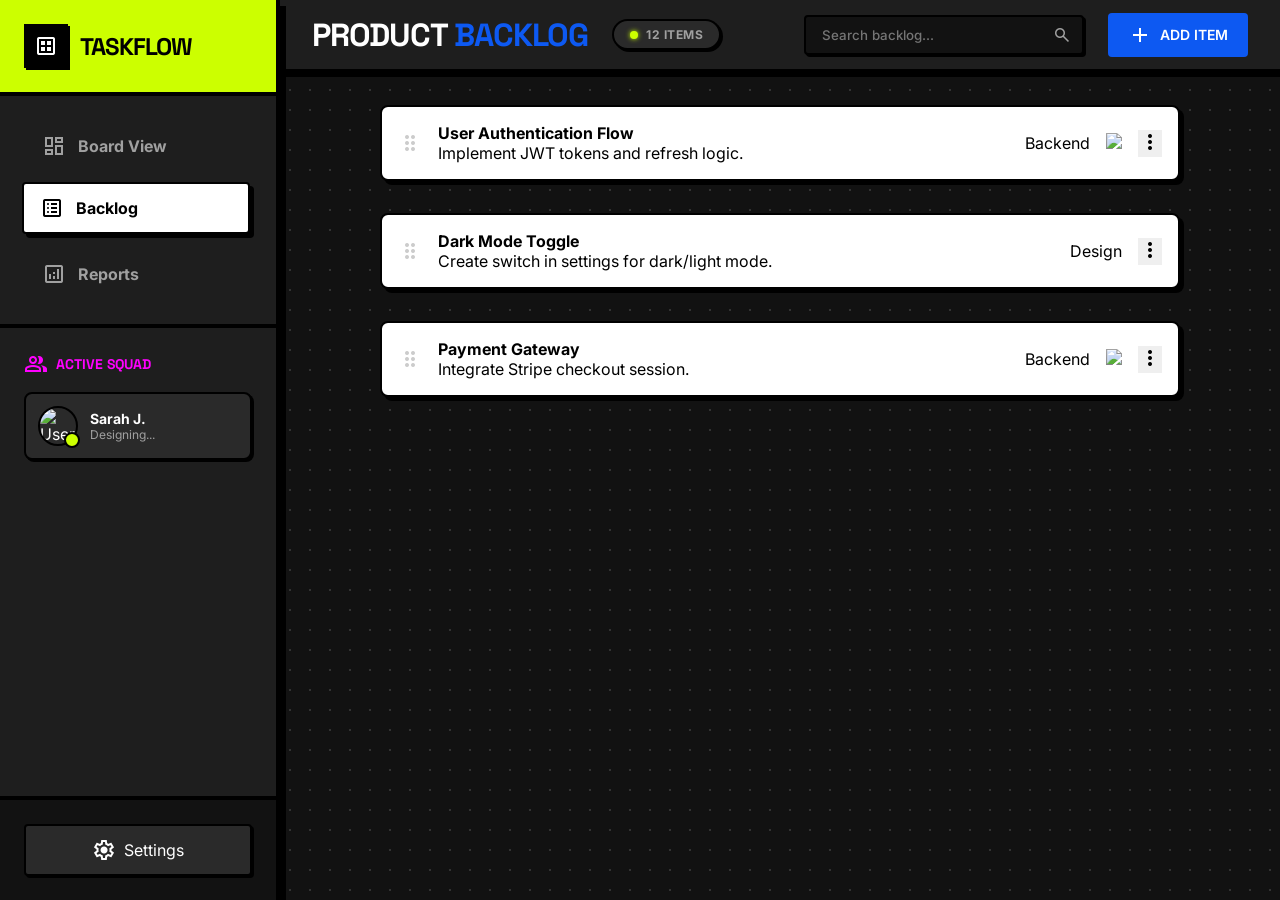
==== backlog.html @ cbafe1a9 "Funcionalidade: criar página de pendências com layout de lista" ====
<!doctype html>
<html lang="en">
  <head>
    <meta charset="UTF-8" />
    <meta name="viewport" content="width=device-width, initial-scale=1.0" />
    <title>TaskFlow | Backlog</title>

    <link rel="preconnect" href="https://fonts.googleapis.com" />
    <link rel="preconnect" href="https://fonts.gstatic.com" crossorigin />
    <link
      href="https://fonts.googleapis.com/css2?family=Inter:wght@400;500;600;700&display=swap"
      rel="stylesheet"
    />
    <link
      href="https://fonts.googleapis.com/css2?family=Space+Grotesk:wght@300;400;500;600;700&display=swap"
      rel="stylesheet"
    />
    <link
      href="https://fonts.googleapis.com/css2?family=Material+Symbols+Outlined:wght,FILL@100..700,0..1&display=swap"
      rel="stylesheet"
    />
    <link rel="stylesheet" href="scss/main.css" />
  </head>
  <body>
    <div class="app-container">
      <aside class="sidebar">
        <div class="logo-area">
          <div style="display: flex; align-items: center; gap: 12px">
            <div class="logo-icon">
              <span class="material-symbols-outlined">dataset</span>
            </div>
            <h1>TaskFlow</h1>
          </div>
          <button class="btn-close-sidebar">
            <span class="material-symbols-outlined">close</span>
          </button>
        </div>

        <nav class="main-nav">
          <a href="dashboard.html" class="nav-item">
            <span class="material-symbols-outlined">dashboard</span>
            <span>Board View</span>
          </a>
          <a href="backlog.html" class="nav-item active">
            <span class="material-symbols-outlined">list_alt</span>
            <span>Backlog</span>
          </a>
          <a href="reports.html" class="nav-item">
            <span class="material-symbols-outlined">analytics</span>
            <span>Reports</span>
          </a>
        </nav>

        <div class="active-squad">
          <h3>
            <span class="material-symbols-outlined">group</span>
            Active Squad
          </h3>
          <div class="squad-list">
            <div class="squad-member">
              <div class="avatar-wrapper neon-green">
                <img
                  src="https://ui-avatars.com/api/?name=Sarah+J&background=random"
                  alt="User"
                />
              </div>
              <div class="member-info">
                <span class="name">Sarah J.</span>
                <span class="status">Designing...</span>
              </div>
            </div>
          </div>
        </div>

        <div class="sidebar-footer">
          <a href="settings.html" class="btn-settings">
            <span class="material-symbols-outlined">settings</span>
            Settings
          </a>
        </div>
      </aside>

      <main class="board-view">
        <header class="top-bar">
          <button class="btn-menu-mobile" id="btn-menu-mobile">
            <span class="material-symbols-outlined">menu</span>
          </button>

          <div class="sprint-info">
            <h2>Product <span class="highlight-blue">Backlog</span></h2>
            <div class="badge-wrapper">
              <span class="dot"></span>
              <span class="text">12 Items</span>
            </div>
          </div>

          <div class="actions">
            <div class="search-wrapper">
              <input
                type="text"
                class="search-input"
                placeholder="Search backlog..."
              />
              <span class="material-symbols-outlined search-icon">search</span>
            </div>
            <button class="btn-primary">
              <span class="material-symbols-outlined">add</span>
              ADD ITEM
            </button>
          </div>
        </header>

        <section class="kanban-board" style="display: block; overflow-y: auto">
          <div
            style="
              max-width: 800px;
              margin: 0 auto;
              display: flex;
              flex-direction: column;
              gap: 16px;
            "
          >
            <article
              class="task-card bg-white"
              style="
                flex-direction: row;
                align-items: center;
                justify-content: space-between;
              "
            >
              <div style="display: flex; gap: 16px; align-items: center">
                <span class="material-symbols-outlined" style="color: #ccc"
                  >drag_indicator</span
                >
                <div>
                  <h4>User Authentication Flow</h4>
                  <p style="margin: 0">
                    Implement JWT tokens and refresh logic.
                  </p>
                </div>
              </div>
              <div style="display: flex; align-items: center; gap: 16px">
                <span class="tag tag-backend">Backend</span>
                <div class="avatars">
                  <img
                    src="https://ui-avatars.com/api/?name=Mike+R"
                    class="avatar-sm"
                  />
                </div>
                <button class="btn-more">
                  <span class="material-symbols-outlined">more_vert</span>
                </button>
              </div>
            </article>

            <article
              class="task-card bg-white"
              style="
                flex-direction: row;
                align-items: center;
                justify-content: space-between;
              "
            >
              <div style="display: flex; gap: 16px; align-items: center">
                <span class="material-symbols-outlined" style="color: #ccc"
                  >drag_indicator</span
                >
                <div>
                  <h4>Dark Mode Toggle</h4>
                  <p style="margin: 0">
                    Create switch in settings for dark/light mode.
                  </p>
                </div>
              </div>
              <div style="display: flex; align-items: center; gap: 16px">
                <span class="tag tag-design">Design</span>
                <button class="btn-more">
                  <span class="material-symbols-outlined">more_vert</span>
                </button>
              </div>
            </article>

            <article
              class="task-card bg-white"
              style="
                flex-direction: row;
                align-items: center;
                justify-content: space-between;
              "
            >
              <div style="display: flex; gap: 16px; align-items: center">
                <span class="material-symbols-outlined" style="color: #ccc"
                  >drag_indicator</span
                >
                <div>
                  <h4>Payment Gateway</h4>
                  <p style="margin: 0">Integrate Stripe checkout session.</p>
                </div>
              </div>
              <div style="display: flex; align-items: center; gap: 16px">
                <span class="tag tag-backend">Backend</span>
                <div class="avatars">
                  <img
                    src="https://ui-avatars.com/api/?name=Alex+T"
                    class="avatar-sm"
                  />
                </div>
                <button class="btn-more">
                  <span class="material-symbols-outlined">more_vert</span>
                </button>
              </div>
            </article>
          </div>
        </section>
      </main>
    </div>

    <script type="module" src="js/app.js"></script>
  </body>
</html>
---- scss/main.css ----
/* RESET */
* {
  margin: 0;
  padding: 0;
  box-sizing: border-box;
}

ul {
  list-style: none;
}

a {
  text-decoration: none;
  color: inherit;
}

button,
input {
  border: none;
  outline: none;
  font-family: inherit;
}

/* GLOBAL */
body {
  background-color: #121212;
  color: #FFFFFF;
  font-family: 'Inter', sans-serif;
  height: 100vh;
  overflow: hidden;
  -webkit-font-smoothing: antialiased;
}

/* --- UTILITÁRIOS --- */
.hidden {
  display: none !important;
}

/* LAYOUT: GRID & APP CONTAINER */
.app-container {
  display: flex;
  height: 100vh;
  width: 100vw;
  background-color: #121212;
  overflow: hidden;
}

.board-view {
  flex: 1;
  display: flex;
  flex-direction: column;
  min-width: 0;
  height: 100%;
  position: relative;
  background-image: radial-gradient(#333 1px, transparent 1px);
  background-size: 20px 20px;
}

/* COMPONENT: SIDEBAR (RESPONSIVO) */
.sidebar {
  width: 280px;
  height: 100%;
  background-color: #1E1E1E;
  border-right: 4px solid #000000;
  display: flex;
  flex-direction: column;
  box-shadow: 6px 6px 0px 0px #000000;
  z-index: 100;
  transition: transform 0.3s cubic-bezier(0.4, 0, 0.2, 1);
}

/* Regra Mobile para Sidebar */
@media (max-width: 1024px) {
  .sidebar {
    position: fixed;
    top: 0;
    left: 0;
    height: 100vh;
    transform: translateX(-100%);
    border-right: 4px solid #000;
  }

  .sidebar.active {
    transform: translateX(0);
    box-shadow: 0 0 0 100vw rgba(0, 0, 0, 0.7);
  }
}

.sidebar .logo-area {
  background-color: #ccff00;
  padding: 24px;
  border-bottom: 4px solid #000000;
  display: flex;
  align-items: center;
  justify-content: space-between;
  /* Ajuste para o botão X */
  gap: 12px;
  color: #000;
}

.sidebar .logo-area .logo-icon {
  background-color: #000;
  color: #fff;
  padding: 8px;
  border: 2px solid #000;
  box-shadow: 2px 2px 0px 0px #000000;
  display: flex;
  align-items: center;
  justify-content: center;
}

.sidebar .logo-area h1 {
  font-family: 'Space Grotesk', sans-serif;
  font-weight: 900;
  text-transform: uppercase;
  font-size: 24px;
  letter-spacing: -1px;
}

/* Botão Fechar Sidebar (Mobile) */
.btn-close-sidebar {
  display: none;
  background: transparent;
  border: none;
  cursor: pointer;
  margin-left: auto;
  color: #000;
}

.btn-close-sidebar .material-symbols-outlined {
  font-size: 28px;
  font-weight: bold;
}

@media (max-width: 1024px) {
  .btn-close-sidebar {
    display: block;
  }
}

.sidebar .main-nav {
  padding: 24px;
  display: flex;
  flex-direction: column;
  gap: 12px;
  border-bottom: 4px solid #000000;
}

.sidebar .main-nav .nav-item {
  display: flex;
  align-items: center;
  gap: 12px;
  padding: 12px 16px;
  border-radius: 4px;
  font-weight: 700;
  transition: all 0.2s ease;
  border: 2px solid transparent;
  color: #A0A0A0;
}

.sidebar .main-nav .nav-item:hover {
  background-color: #2A2A2A;
  color: #FFFFFF;
}

.sidebar .main-nav .nav-item.active {
  background-color: #FFFFFF;
  color: #000;
  border: 2px solid #000000;
  box-shadow: 4px 4px 0px 0px #000000;
  transform: translate(-2px, -2px);
}

.sidebar .active-squad {
  flex: 1;
  padding: 24px;
  overflow-y: auto;
}

.sidebar .active-squad h3 {
  color: #ff00ff;
  font-family: 'Space Grotesk', sans-serif;
  font-weight: 800;
  text-transform: uppercase;
  font-size: 14px;
  margin-bottom: 16px;
  display: flex;
  align-items: center;
  gap: 8px;
}

.sidebar .active-squad .squad-member {
  background-color: #2A2A2A;
  padding: 12px;
  border: 2px solid #000000;
  border-radius: 8px;
  box-shadow: 2px 2px 0px 0px #000000;
  display: flex;
  align-items: center;
  gap: 12px;
  cursor: pointer;
  transition: all 0.2s;
}

.sidebar .active-squad .squad-member:hover {
  border-color: #00ffff;
}

.sidebar .active-squad .squad-member .avatar-wrapper {
  position: relative;
  width: 40px;
  height: 40px;
}

.sidebar .active-squad .squad-member .avatar-wrapper img {
  width: 100%;
  height: 100%;
  border-radius: 50%;
  border: 2px solid #000;
}

.sidebar .active-squad .squad-member .avatar-wrapper::after {
  content: '';
  position: absolute;
  bottom: -2px;
  right: -2px;
  width: 12px;
  height: 12px;
  border-radius: 50%;
  border: 2px solid #000;
}

.sidebar .active-squad .squad-member .avatar-wrapper.neon-green::after {
  background-color: #ccff00;
}

.sidebar .active-squad .squad-member .avatar-wrapper.neon-pink::after {
  background-color: #ff00ff;
}

.sidebar .active-squad .squad-member .avatar-wrapper.neon-blue::after {
  background-color: #00ffff;
}

.sidebar .active-squad .squad-member .member-info {
  display: flex;
  flex-direction: column;
}

.sidebar .active-squad .squad-member .member-info .name {
  font-weight: 700;
  color: #FFFFFF;
  font-size: 14px;
}

.sidebar .active-squad .squad-member .member-info .status {
  font-size: 12px;
  color: #A0A0A0;
}

.sidebar .sidebar-footer {
  padding: 24px;
  background-color: #121212;
  border-top: 4px solid #000000;
}

.sidebar .sidebar-footer .btn-settings {
  width: 100%;
  background-color: #2A2A2A;
  color: #FFFFFF;
  padding: 12px;
  border: 2px solid #000000;
  border-radius: 4px;
  box-shadow: 2px 2px 0px 0px #000000;
  display: flex;
  align-items: center;
  justify-content: center;
  gap: 8px;
}

.sidebar .sidebar-footer .btn-settings:hover {
  background-color: #373737;
  transform: translate(-2px, -2px);
  box-shadow: 4px 4px 0px 0px #000000;
}

/* LAYOUT: HEADER (RESPONSIVO) */
.top-bar {
  height: 80px;
  background-color: #1E1E1E;
  border-bottom: 4px solid #000000;
  display: flex;
  justify-content: space-between;
  align-items: center;
  padding: 0 32px;
  box-shadow: 4px 4px 0px 0px #000000;
  z-index: 50;
  position: relative;
}

@media (max-width: 768px) {
  .top-bar {
    padding: 0 16px;
    gap: 12px;
  }
}

/* BOTÃO MENU MOBILE */
.btn-menu-mobile {
  display: none;
  background: transparent;
  color: #FFFFFF;
  cursor: pointer;
}

@media (max-width: 1024px) {
  .btn-menu-mobile {
    display: flex;
    align-items: center;
    justify-content: center;
  }

  .btn-menu-mobile .material-symbols-outlined {
    font-size: 32px;
  }
}

.top-bar .sprint-info {
  display: flex;
  align-items: center;
  gap: 24px;
}

.top-bar .sprint-info h2 {
  font-family: 'Space Grotesk', sans-serif;
  font-size: 32px;
  font-weight: 900;
  text-transform: uppercase;
  letter-spacing: -1px;
  color: #FFFFFF;
  margin: 0;
}

@media (max-width: 768px) {
  .top-bar .sprint-info h2 {
    font-size: 20px;
  }
}

.top-bar .sprint-info h2 .highlight-blue {
  color: #0d59f2;
}

.top-bar .sprint-info .badge-wrapper {
  display: flex;
  align-items: center;
  gap: 8px;
  padding: 6px 16px;
  background-color: #2A2A2A;
  border: 2px solid #000000;
  border-radius: 50px;
  box-shadow: 2px 2px 0px 0px #000000;
}

@media (max-width: 600px) {
  .top-bar .sprint-info .badge-wrapper {
    padding: 6px;
  }

  .top-bar .sprint-info .badge-wrapper .text {
    display: none;
  }
}

.top-bar .sprint-info .badge-wrapper .dot {
  width: 8px;
  height: 8px;
  background-color: #ccff00;
  border-radius: 50%;
  box-shadow: 0 0 5px #ccff00;
}

.top-bar .sprint-info .badge-wrapper .text {
  font-size: 12px;
  font-weight: 700;
  color: #A0A0A0;
  text-transform: uppercase;
  letter-spacing: 0.5px;
}

.top-bar .actions {
  display: flex;
  align-items: center;
  gap: 24px;
}

@media (max-width: 768px) {
  .top-bar .actions {
    gap: 12px;
  }
}

/* COMPONENT: INPUTS */
.search-wrapper {
  position: relative;
}

@media (max-width: 768px) {
  .search-wrapper {
    display: none;
  }
}

.search-input {
  width: 280px;
  padding: 10px 16px;
  padding-right: 40px;
  background-color: #121212;
  border: 2px solid #000000;
  border-radius: 4px;
  color: #FFFFFF;
  font-family: 'Inter', sans-serif;
  font-weight: 500;
  box-shadow: 2px 2px 0px 0px #000000;
  transition: all 0.2s;
}

.search-input:focus {
  border-color: #ff00ff;
  box-shadow: 4px 4px 0px 0px #000000;
  background-color: #181818;
}

.search-wrapper .search-icon {
  position: absolute;
  right: 12px;
  top: 50%;
  transform: translateY(-50%);
  color: #A0A0A0;
  pointer-events: none;
  font-size: 20px;
}

/* COMPONENT: BUTTONS */
button {
  cursor: pointer;
  transition: all 0.2s ease;
  font-weight: 600;
}

button:active {
  transform: scale(0.98);
}

.btn-primary {
  background-color: #0d59f2;
  color: white;
  padding: 10px 20px;
  border-radius: 4px;
  font-size: 14px;
  display: flex;
  align-items: center;
  gap: 8px;
}

/* Header Specific Button */
#btn-add-task {
  background-color: #0d59f2;
  color: #FFFFFF;
  border: 2px solid #000000;
  box-shadow: 4px 4px 0px 0px #000000;
  border-radius: 4px;
  font-family: 'Space Grotesk', sans-serif;
  font-weight: 700;
  font-size: 14px;
  letter-spacing: 0.5px;
  text-transform: uppercase;
  padding: 12px 24px;
}

@media (max-width: 600px) {
  #btn-add-task {
    padding: 10px;
  }

  #btn-add-task .btn-text {
    display: none;
  }
}

#btn-add-task:hover {
  transform: translate(-2px, -2px);
  box-shadow: 6px 6px 0px 0px #000000;
  background-color: #256af3;
}

#btn-add-task:active {
  transform: translate(0, 0);
  box-shadow: 2px 2px 0px 0px #000000;
}

/* LAYOUT: KANBAN BOARD */
.kanban-board {
  display: flex;
  gap: 32px;
  padding: 32px;
  height: 100%;
  overflow-x: auto;
  overflow-y: hidden;
  align-items: flex-start;
}

.kanban-board::-webkit-scrollbar {
  height: 16px;
}

.kanban-board::-webkit-scrollbar-track {
  background: #1E1E1E;
  border-top: 2px solid #000000;
}

.kanban-board::-webkit-scrollbar-thumb {
  background: #333;
  border: 2px solid #000000;
}

.kanban-board::-webkit-scrollbar-thumb:hover {
  background: #555;
}

.kanban-board .column {
  flex: 0 0 350px;
  max-width: 350px;
  height: 100%;
  display: flex;
  flex-direction: column;
}

.kanban-board .column .column-header {
  background-color: #1E1E1E;
  padding: 16px;
  margin-bottom: 24px;
  display: flex;
  justify-content: space-between;
  align-items: center;
  border: 2px solid #000000;
  box-shadow: 4px 4px 0px 0px #000000;
  font-family: 'Space Grotesk', sans-serif;
  font-weight: 800;
  font-size: 18px;
  text-transform: uppercase;
  letter-spacing: 0.5px;
}

.kanban-board .column .column-header.border-neon-green {
  border-bottom: 4px solid #ccff00;
  color: #ccff00;
}

.kanban-board .column .column-header.border-neon-green .status-dot {
  background-color: #ccff00;
}

.kanban-board .column .column-header.border-neon-pink {
  border-bottom: 4px solid #ff00ff;
  color: #ff00ff;
}

.kanban-board .column .column-header.border-neon-pink .status-dot {
  background-color: #ff00ff;
}

.kanban-board .column .column-header.border-neon-blue {
  border-bottom: 4px solid #0d59f2;
  color: #0d59f2;
}

.kanban-board .column .column-header.border-neon-blue .status-dot {
  background-color: #0d59f2;
}

.kanban-board .column .column-header .header-title {
  display: flex;
  align-items: center;
  gap: 8px;
}

.kanban-board .column .column-header .status-dot {
  width: 12px;
  height: 12px;
  border: 2px solid #000;
  border-radius: 50%;
}

.kanban-board .column .column-header .count {
  background-color: #121212;
  color: #FFFFFF;
  padding: 4px 10px;
  border-radius: 4px;
  font-family: monospace;
  font-size: 14px;
  border: 1px solid #333;
}

.kanban-board .column .task-list {
  flex: 1;
  overflow-y: auto;
  padding-right: 8px;
  padding-bottom: 40px;
  display: flex;
  flex-direction: column;
  gap: 16px;
}

.kanban-board .column .task-list::-webkit-scrollbar {
  width: 8px;
}

.kanban-board .column .task-list::-webkit-scrollbar-track {
  background: transparent;
}

.kanban-board .column .task-list::-webkit-scrollbar-thumb {
  background: #444;
  border-radius: 4px;
}

/* COMPONENT: CARDS */
.task-card {
  background-color: #ffffff;
  border: 2px solid #000000;
  border-radius: 8px;
  box-shadow: 4px 4px 0px 0px #000000;
  padding: 16px;
  margin-bottom: 16px;
  cursor: grab;
  transition: all 0.15s cubic-bezier(0.4, 0, 0.2, 1);
  display: flex;
  flex-direction: column;
  gap: 12px;
  position: relative;
  color: #000;
}

/* Card Colors */
.task-card.bg-yellow {
  background-color: #ffeb3b;
}

.task-card.bg-orange {
  background-color: #ff9800;
}

.task-card.bg-purple {
  background-color: #d0bcff;
}

.task-card.bg-blue {
  background-color: #90caf9;
}

.task-card.bg-pink {
  background-color: #d0bcff;
}

.task-card:hover {
  transform: translate(-2px, -2px);
  box-shadow: 6px 6px 0px 0px #000000;
  z-index: 10;
  border-color: #000;
}

.task-card:active {
  cursor: grabbing;
  transform: translate(0, 0);
  box-shadow: 2px 2px 0px 0px #000000;
}

.task-card.is-dragging {
  opacity: 0.5;
  border: 2px dashed #000;
  background-color: #f0f0f0 !important;
  box-shadow: none;
}

.task-card .card-header {
  display: flex;
  justify-content: space-between;
  align-items: flex-start;
}

.task-card .card-header .tag {
  font-size: 10px;
  font-weight: 800;
  text-transform: uppercase;
  letter-spacing: 0.5px;
  padding: 4px 8px;
  border-radius: 4px;
  border: 1px solid #000000;
  background-color: #fff;
  color: #000;
  box-shadow: 2px 2px 0px 0px #000000;
}

.task-card .card-header .tag.tag-design {
  background-color: #000;
  color: #fff;
  border: none;
}

.task-card .card-header .tag.tag-backend {
  background-color: #000;
  color: #fff;
  border: none;
}

.task-card .card-header .tag.tag-research {
  background-color: #000;
  color: #fff;
  border: none;
}

.task-card .card-header .btn-more {
  width: 24px;
  height: 24px;
  border-radius: 4px;
  background: transparent;
  display: flex;
  align-items: center;
  justify-content: center;
}

.task-card .card-header .btn-more:hover {
  background-color: rgba(0, 0, 0, 0.1);
}

.task-card .card-body h4 {
  font-family: 'Space Grotesk', sans-serif;
  font-size: 16px;
  font-weight: 700;
  margin-bottom: 8px;
  line-height: 1.3;
  color: #000;
}

.task-card .card-body p {
  font-size: 13px;
  font-weight: 500;
  color: rgba(0, 0, 0, 0.8);
  line-height: 1.5;
  display: -webkit-box;
  -webkit-line-clamp: 2;
  -webkit-box-orient: vertical;
  overflow: hidden;
  text-overflow: ellipsis;
}

.task-card .card-body .progress-bar {
  height: 8px;
  width: 100%;
  background-color: rgba(255, 255, 255, 0.5);
  border: 1px solid #000;
  border-radius: 4px;
  margin-top: 8px;
  overflow: hidden;
}

.task-card .card-body .progress-bar .fill {
  height: 100%;
  background-color: #000;
}

.task-card .card-footer {
  display: flex;
  justify-content: space-between;
  align-items: center;
  padding-top: 12px;
  border-top: 2px solid rgba(0, 0, 0, 0.1);
  margin-top: auto;
}

.task-card .card-footer .avatars {
  display: flex;
}

.task-card .card-footer .avatars .avatar-sm {
  width: 24px;
  height: 24px;
  border-radius: 50%;
  border: 2px solid #000;
  margin-left: -8px;
  background-color: #fff;
}

.task-card .card-footer .avatars .avatar-sm:first-child {
  margin-left: 0;
}

.task-card .card-footer .meta-info {
  display: flex;
  align-items: center;
  gap: 4px;
  font-size: 11px;
  font-weight: 700;
  color: #000;
}

.task-card .card-footer .meta-info.badge-ticket {
  background-color: #fff;
  border: 1px solid #000;
  padding: 2px 6px;
  border-radius: 4px;
  box-shadow: 1px 1px 0 #000;
}

/* COMPONENT: MODAL */
.modal-overlay {
  position: fixed;
  top: 0;
  left: 0;
  width: 100%;
  height: 100%;
  background-color: rgba(0, 0, 0, 0.7);
  backdrop-filter: blur(4px);
  z-index: 9999;
  display: flex;
  align-items: center;
  justify-content: center;
  opacity: 0;
  visibility: hidden;
  transition: all 0.2s ease;
}

.modal-overlay.active {
  opacity: 1;
  visibility: visible;
}

.modal-overlay.active .modal-content {
  transform: scale(1) translate(0, 0);
}

.modal-overlay .modal-content {
  width: 100%;
  max-width: 500px;
  background-color: #1E1E1E;
  border: 2px solid #000000;
  box-shadow: 6px 6px 0px 0px #000000;
  padding: 0;
  position: relative;
  transform: scale(0.95) translate(0, 10px);
  transition: all 0.3s cubic-bezier(0.175, 0.885, 0.32, 1.275);
}

.modal-overlay .modal-content .modal-header {
  background-color: #0d59f2;
  padding: 16px 24px;
  display: flex;
  justify-content: space-between;
  align-items: center;
  border-bottom: 2px solid #000000;
}

.modal-overlay .modal-content .modal-header h2 {
  font-family: 'Space Grotesk', sans-serif;
  font-weight: 800;
  text-transform: uppercase;
  font-size: 20px;
  color: #FFFFFF;
  margin: 0;
}

.modal-overlay .modal-content .modal-header .btn-close {
  background: transparent;
  color: #FFFFFF;
  width: 32px;
  height: 32px;
  display: flex;
  align-items: center;
  justify-content: center;
  border-radius: 4px;
}

.modal-overlay .modal-content .modal-header .btn-close:hover {
  background-color: rgba(0, 0, 0, 0.2);
}

.modal-overlay .modal-content form {
  padding: 24px;
}

.modal-overlay .modal-content form .form-group {
  margin-bottom: 20px;
}

.modal-overlay .modal-content form .modal-footer {
  margin-top: 32px;
  display: flex;
  justify-content: flex-end;
}

.modal-overlay .modal-content form .modal-footer button {
  width: 100%;
  justify-content: center;
  padding: 14px;
  font-size: 16px;
}

/* Modal Inputs */
.neo-input,
.neo-textarea,
.neo-select {
  width: 100%;
  background-color: #fff;
  color: #000;
  border: 2px solid #000000;
  border-radius: 4px;
  padding: 12px;
  font-family: 'Inter', sans-serif;
  font-size: 14px;
  font-weight: 600;
  margin-bottom: 16px;
  transition: all 0.2s;
  outline: none;
}

.neo-input:focus {
  transform: translate(-2px, -2px);
  box-shadow: 4px 4px 0px 0px #000000;
  border-color: #0d59f2;
}

label {
  display: block;
  font-family: 'Space Grotesk', sans-serif;
  font-weight: 700;
  font-size: 14px;
  color: #FFFFFF;
  margin-bottom: 8px;
  text-transform: uppercase;
  letter-spacing: 0.5px;
}

/* --- ESTILOS DA LANDING PAGE (ADICIONADO AGORA) --- */

.landing-page {
  background-color: #121212;
  color: #FFFFFF;
  overflow-x: hidden;
  overflow-y: auto !important;
  /* Habilita scroll vertical na Landing */
  height: auto !important;
}

/* NAVBAR */
.landing-nav {
  position: fixed;
  top: 0;
  left: 0;
  width: 100%;
  background-color: rgba(18, 18, 18, 0.9);
  backdrop-filter: blur(10px);
  border-bottom: 4px solid #000;
  z-index: 1000;
  padding: 0 24px;
}

.landing-nav .nav-container {
  max-width: 1200px;
  margin: 0 auto;
  height: 80px;
  display: flex;
  justify-content: space-between;
  align-items: center;
}

.landing-nav .logo-area {
  display: flex;
  align-items: center;
  gap: 12px;
}

.landing-nav .logo-area .logo-icon {
  background-color: #ccff00;
  color: #000;
  width: 40px;
  height: 40px;
  display: flex;
  align-items: center;
  justify-content: center;
  border: 2px solid #000;
  box-shadow: 2px 2px 0px 0px #000000;
}

.landing-nav .logo-area h1 {
  font-family: 'Space Grotesk', sans-serif;
  font-weight: 900;
  font-size: 24px;
  text-transform: uppercase;
  letter-spacing: -1px;
}

.landing-nav .nav-links {
  display: none;
  gap: 32px;
}

@media (min-width: 768px) {
  .landing-nav .nav-links {
    display: flex;
  }
}

.landing-nav .nav-links a {
  font-weight: 700;
  color: #A0A0A0;
  text-transform: uppercase;
  font-size: 14px;
}

.landing-nav .nav-links a:hover {
  color: #FFFFFF;
  text-decoration: underline;
}

.landing-nav .nav-actions {
  display: flex;
  align-items: center;
  gap: 16px;
}

.landing-nav .nav-actions .btn-link {
  font-weight: 700;
}

.landing-nav .nav-actions .btn-link:hover {
  text-decoration: underline;
}

.landing-nav .nav-actions .btn-cta {
  font-family: 'Space Grotesk', sans-serif;
  font-weight: 800;
  border: 2px solid #000;
  box-shadow: 4px 4px 0px 0px #000000;
  background-color: #ccff00;
  color: #000;
}

.landing-nav .nav-actions .btn-cta:hover {
  background-color: #d4ff33;
  box-shadow: 6px 6px 0px 0px #000000;
  transform: translate(-2px, -2px);
}

/* HERO SECTION */
.hero-section {
  padding-top: 140px;
  padding-bottom: 80px;
  min-height: 90vh;
  display: flex;
  flex-direction: column;
  align-items: center;
  text-align: center;
  position: relative;
  overflow: hidden;
}

.hero-section .hero-bg-elements {
  position: absolute;
  z-index: 0;
  top: 0;
  left: 0;
  right: 0;
  bottom: 0;
  pointer-events: none;
}

.hero-section .hero-bg-elements .blob {
  position: absolute;
  border-radius: 50%;
  filter: blur(80px);
  opacity: 0.2;
}

.hero-section .hero-bg-elements .blob-blue {
  width: 300px;
  height: 300px;
  top: 10%;
  right: 10%;
  background: #0d59f2;
}

.hero-section .hero-bg-elements .blob-pink {
  width: 400px;
  height: 400px;
  bottom: 10%;
  left: 10%;
  background: #ff00ff;
}

.hero-section .hero-content {
  z-index: 2;
  max-width: 800px;
  padding: 0 20px;
}

.hero-section .hero-title {
  font-family: 'Space Grotesk', sans-serif;
  font-size: 4rem;
  line-height: 1;
  font-weight: 900;
  text-transform: uppercase;
  margin-bottom: 24px;
}

@media (max-width: 768px) {
  .hero-section .hero-title {
    font-size: 2.5rem;
  }
}

.hero-section .hero-title .highlight-neon {
  color: #ccff00;
}

.hero-section .hero-subtitle {
  font-size: 1.25rem;
  color: #A0A0A0;
  margin-bottom: 40px;
  line-height: 1.6;
  border-left: 4px solid #ff00ff;
  padding-left: 16px;
  text-align: left;
  margin-left: auto;
  margin-right: auto;
  max-width: 600px;
}

.hero-section .hero-buttons {
  display: flex;
  gap: 16px;
  justify-content: center;
  flex-wrap: wrap;
}

.hero-section .hero-buttons .btn-mega {
  padding: 16px 32px;
  font-size: 1.25rem;
  font-weight: 900;
  text-transform: uppercase;
  border: 4px solid #000;
  box-shadow: 6px 6px 0px 0px #000000;
  display: flex;
  align-items: center;
  gap: 8px;
  transition: all 0.2s;
}

.hero-section .hero-buttons .btn-mega:hover {
  transform: translate(-4px, -4px);
  box-shadow: 10px 10px 0 0 #000;
}

.hero-section .hero-buttons .btn-mega:active {
  transform: translate(0, 0);
  box-shadow: 2px 2px 0 0 #000;
}

.hero-section .hero-buttons .btn-pink {
  background-color: #ff00ff;
  color: #000;
}

.hero-section .hero-buttons .btn-white {
  background-color: #fff;
  color: #000;
}

.hero-section .hero-visual {
  margin-top: 60px;
  z-index: 2;
}

.hero-section .hero-visual .mockup-card {
  width: 300px;
  height: 400px;
  background-color: #ffeb3b;
  border: 4px solid #000;
  box-shadow: 6px 6px 0px 0px #000000;
  padding: 24px;
  transform: rotate(3deg);
  transition: transform 0.3s;
  display: flex;
  flex-direction: column;
}

.hero-section .hero-visual .mockup-card:hover {
  transform: rotate(0deg) scale(1.05);
}

.hero-section .hero-visual .mockup-card .card-top {
  display: flex;
  justify-content: space-between;
  align-items: center;
  margin-bottom: 32px;
}

.hero-section .hero-visual .mockup-card .card-top .badge-black {
  background: #000;
  color: #fff;
  padding: 4px 8px;
  font-weight: 700;
  font-size: 12px;
}

.hero-section .hero-visual .mockup-card .card-top .status-dot {
  width: 16px;
  height: 16px;
  border-radius: 50%;
  border: 2px solid #000;
}

.hero-section .hero-visual .mockup-card .card-top .red {
  background-color: #ff4444;
}

.hero-section .hero-visual .mockup-card .lines {
  display: flex;
  flex-direction: column;
  gap: 12px;
  flex: 1;
}

.hero-section .hero-visual .mockup-card .lines .line {
  height: 12px;
  background-color: #000;
  opacity: 0.1;
}

.hero-section .hero-visual .mockup-card .lines .w-full {
  width: 100%;
}

.hero-section .hero-visual .mockup-card .lines .w-80 {
  width: 80%;
}

.hero-section .hero-visual .mockup-card .lines .w-60 {
  width: 60%;
}

.hero-section .hero-visual .mockup-card .card-bottom {
  border-top: 4px solid #000;
  padding-top: 16px;
  display: flex;
  justify-content: space-between;
  align-items: center;
}

.hero-section .hero-visual .mockup-card .card-bottom .tag-done {
  background-color: #00ffff;
  border: 2px solid #000;
  padding: 4px 8px;
  font-weight: 800;
  display: flex;
  align-items: center;
  gap: 4px;
  color: #000;
  box-shadow: 2px 2px 0px 0px #000000;
}

.hero-section .hero-visual .mockup-card .card-bottom .arrow {
  font-size: 32px;
  color: #000;
}

/* MARQUEE */
.marquee-strip {
  background-color: #ccff00;
  border-top: 4px solid #000;
  border-bottom: 4px solid #000;
  padding: 16px 0;
  overflow: hidden;
  white-space: nowrap;
}

.marquee-strip .marquee-content {
  display: inline-block;
  animation: marquee 20s linear infinite;
}

.marquee-strip .marquee-content span {
  font-family: 'Space Grotesk', sans-serif;
  font-weight: 900;
  font-size: 24px;
  color: #000;
  margin-right: 40px;
}

/* FEATURES SECTION */
.features-section {
  padding: 80px 24px;
  background-color: #121212;
  max-width: 1200px;
  margin: 0 auto;
}

.features-section .section-header {
  text-align: center;
  margin-bottom: 60px;
}

.features-section .section-header h2 {
  font-family: 'Space Grotesk', sans-serif;
  font-size: 3rem;
  font-weight: 900;
  text-transform: uppercase;
}

.features-section .features-grid {
  display: grid;
  grid-template-columns: repeat(auto-fit, minmax(300px, 1fr));
  gap: 32px;
}

.features-section .features-grid .feature-card {
  background-color: #121212;
  border: 4px solid;
  padding: 32px;
  box-shadow: 6px 6px 0px 0px #000000;
  transition: transform 0.2s;
}

.features-section .features-grid .feature-card:hover {
  transform: translateY(-8px);
}

.features-section .features-grid .feature-card.border-green {
  border-color: #ccff00;
}

.features-section .features-grid .feature-card.border-green .icon-box {
  background-color: #ccff00;
}

.features-section .features-grid .feature-card.border-green h3 {
  color: #ccff00;
}

.features-section .features-grid .feature-card.border-cyan {
  border-color: #00ffff;
}

.features-section .features-grid .feature-card.border-cyan .icon-box {
  background-color: #00ffff;
}

.features-section .features-grid .feature-card.border-cyan h3 {
  color: #00ffff;
}

.features-section .features-grid .feature-card.border-pink {
  border-color: #ff00ff;
}

.features-section .features-grid .feature-card.border-pink .icon-box {
  background-color: #ff00ff;
}

.features-section .features-grid .feature-card.border-pink h3 {
  color: #ff00ff;
}

.features-section .features-grid .feature-card .icon-box {
  width: 64px;
  height: 64px;
  border: 2px solid #000;
  display: flex;
  align-items: center;
  justify-content: center;
  margin-bottom: 24px;
  box-shadow: 4px 4px 0px 0px #000000;
}

.features-section .features-grid .feature-card .icon-box span {
  font-size: 32px;
  color: #000;
}

.features-section .features-grid .feature-card h3 {
  font-size: 1.5rem;
  font-weight: 900;
  text-transform: uppercase;
  margin-bottom: 16px;
  font-family: 'Space Grotesk', sans-serif;
}

.features-section .features-grid .feature-card p {
  color: #A0A0A0;
  line-height: 1.6;
}

/* STEPS SECTION */
.steps-section {
  background-color: #ccff00;
  color: #000;
  padding: 80px 24px;
  border-top: 4px solid #000;
  border-bottom: 4px solid #000;
}

.steps-section .section-container {
  max-width: 1200px;
  margin: 0 auto;
  display: flex;
  flex-direction: column;
  gap: 40px;
}

@media (min-width: 1024px) {
  .steps-section .section-container {
    flex-direction: row;
    align-items: flex-start;
  }
}

.steps-section .section-title {
  font-family: 'Space Grotesk', sans-serif;
  font-size: 4rem;
  font-weight: 900;
  line-height: 0.9;
  flex: 1;
}

.steps-section .steps-grid {
  flex: 2;
  display: grid;
  grid-template-columns: repeat(auto-fit, minmax(250px, 1fr));
  gap: 24px;
}

.steps-section .steps-grid .step-card {
  background-color: #fff;
  border: 4px solid #000;
  padding: 24px;
  box-shadow: 6px 6px 0px 0px #000000;
  position: relative;
}

.steps-section .steps-grid .step-card .step-number {
  position: absolute;
  top: -20px;
  left: -20px;
  font-size: 4rem;
  font-weight: 900;
  color: transparent;
  -webkit-text-stroke: 2px #000;
}

.steps-section .steps-grid .step-card h4 {
  font-size: 1.25rem;
  font-weight: 900;
  text-transform: uppercase;
  margin-bottom: 8px;
  margin-top: 24px;
}

/* FOOTER */
.landing-footer {
  background-color: #000;
  color: #fff;
  padding: 60px 24px;
  border-top: 4px solid #fff;
}

.landing-footer .footer-content {
  max-width: 1200px;
  margin: 0 auto;
  display: flex;
  flex-direction: column;
  align-items: center;
  gap: 40px;
  text-align: center;
}

@media (min-width: 768px) {
  .landing-footer .footer-content {
    flex-direction: row;
    justify-content: space-between;
    text-align: left;
  }
}

.landing-footer .footer-brand {
  display: flex;
  align-items: center;
  gap: 12px;
}

.landing-footer .footer-brand .logo-box {
  background-color: #ccff00;
  width: 32px;
  height: 32px;
  display: flex;
  align-items: center;
  justify-content: center;
  border: 2px solid #fff;
}

.landing-footer .footer-brand .logo-box span {
  color: #000;
  font-size: 20px;
}

.landing-footer .footer-brand h2 {
  font-weight: 900;
  font-family: 'Space Grotesk', sans-serif;
}

.landing-footer .footer-links {
  display: flex;
  gap: 24px;
}

.landing-footer .footer-links a {
  font-weight: 700;
  text-transform: uppercase;
  color: #A0A0A0;
}

.landing-footer .footer-links a:hover {
  color: #ccff00;
}

.landing-footer .footer-copy {
  color: #A0A0A0;
  font-size: 0.8rem;
}

@keyframes marquee {
  0% {
    transform: translateX(0);
  }

  100% {
    transform: translateX(-50%);
  }
}

/* --- SOCIAL PROOF (LOVED BY BUILDERS) --- */
.reviews-section {
  padding: 80px 24px;
  background-color: #121212;
  max-width: 1200px;
  margin: 0 auto;
}

.reviews-section .section-header {
  text-align: center;
  margin-bottom: 60px;
}

.reviews-section .section-header h2 {
  font-family: 'Space Grotesk', sans-serif;
  font-size: 3rem;
  font-weight: 900;
  text-transform: uppercase;
  color: #FFFFFF;
}

.reviews-section .section-header h2 .highlight-pink {
  color: #ff00ff;
}

.reviews-section .reviews-grid {
  display: grid;
  grid-template-columns: repeat(auto-fit, minmax(300px, 1fr));
  gap: 32px;
}

.reviews-section .reviews-grid .review-card {
  border: 4px solid #000000;
  padding: 24px;
  box-shadow: 4px 4px 0px 0px #000000;
  /* Sombra Neo */
  color: #000000;
  display: flex;
  flex-direction: column;
  gap: 16px;
  transition: transform 0.2s;
}

.reviews-section .reviews-grid .review-card:hover {
  transform: translate(-4px, -4px);
  box-shadow: 8px 8px 0px 0px #000000;
  /* Sombra aumenta no hover */
}

/* Cores dos cards de review */
.reviews-section .reviews-grid .review-card.bg-white {
  background-color: #ffffff;
}

.reviews-section .reviews-grid .review-card.bg-yellow {
  background-color: #ffeb3b;
}

.reviews-section .reviews-grid .review-card .user-info {
  display: flex;
  align-items: center;
  gap: 12px;
  padding-bottom: 16px;
  border-bottom: 2px solid #000000;
}

.reviews-section .reviews-grid .review-card .user-info .avatar {
  width: 48px;
  height: 48px;
  border-radius: 50%;
  border: 2px solid #000000;
  background-color: #eee;
  object-fit: cover;
}

.reviews-section .reviews-grid .review-card .user-info h5 {
  font-family: 'Space Grotesk', sans-serif;
  font-weight: 800;
  font-size: 1.1rem;
  margin: 0;
  line-height: 1.1;
}

.reviews-section .reviews-grid .review-card .user-info small {
  font-family: 'Inter', sans-serif;
  font-weight: 600;
  text-transform: uppercase;
  font-size: 0.8rem;
  opacity: 0.8;
}

.reviews-section .reviews-grid .review-card p {
  font-family: 'Inter', sans-serif;
  font-weight: 600;
  font-size: 1.1rem;
  line-height: 1.5;
}

/* --- FAQ SECTION --- */
.faq-section {
  padding: 80px 24px;
  background-color: #1E1E1E;
  /* Fundo cinza escuro para contraste */
  border-top: 4px solid #000000;
  border-bottom: 4px solid #000000;
}

.faq-section .faq-container {
  max-width: 800px;
  margin: 0 auto;
}

.faq-section h2 {
  font-family: 'Space Grotesk', sans-serif;
  font-size: 3rem;
  font-weight: 900;
  text-align: center;
  margin-bottom: 48px;
  color: #FFFFFF;
  text-transform: uppercase;
}

.faq-section .faq-item {
  background-color: #121212;
  border: 2px solid #000000;
  margin-bottom: 16px;
  box-shadow: 4px 4px 0px 0px #000000;
  transition: all 0.2s ease;
  border-radius: 4px;
}

/* Estado Aberto do FAQ */
.faq-section .faq-item[open] {
  box-shadow: none;
  transform: translate(4px, 4px);
  background-color: #121212;
  border-color: #ccff00;
  /* Borda Verde Neon quando aberto */
}

.faq-section .faq-item summary {
  padding: 20px 24px;
  cursor: pointer;
  font-family: 'Space Grotesk', sans-serif;
  font-weight: 700;
  font-size: 1.25rem;
  color: #FFFFFF;
  display: flex;
  justify-content: space-between;
  align-items: center;
  list-style: none;
}

.faq-section .faq-item summary::-webkit-details-marker {
  display: none;
}

/* Ícone + e - feito com CSS puro */
.faq-section .faq-item summary::after {
  content: '+';
  font-family: 'Space Grotesk', sans-serif;
  font-size: 2rem;
  color: #ccff00;
  /* Verde Neon */
  font-weight: 300;
  line-height: 1;
}

.faq-section .faq-item[open] summary::after {
  content: '-';
  color: #ff00ff;
  /* Rosa Neon */
}

.faq-section .faq-item .faq-content {
  padding: 0 24px 24px 24px;
  color: #A0A0A0;
  line-height: 1.6;
  font-family: 'Inter', sans-serif;
  font-size: 1rem;
}

/* --- PRICING SECTION --- */
.pricing-section {
  padding: 100px 24px;
  background-color: #1E1E1E;
  /* $bg-surface */
  border-top: 4px solid #000000;
  border-bottom: 4px solid #000000;
}

.pricing-section .section-header {
  text-align: center;
  margin-bottom: 60px;
}

.pricing-section .section-header h2 {
  font-family: 'Space Grotesk', sans-serif;
  font-size: 3rem;
  font-weight: 900;
  text-transform: uppercase;
  color: #FFFFFF;
}

.pricing-section .section-header h2 .highlight-neon {
  color: #00ffff;
  /* $color-neon-blue */
}

.pricing-section .pricing-grid {
  display: grid;
  grid-template-columns: repeat(auto-fit, minmax(300px, 1fr));
  gap: 32px;
  max-width: 1200px;
  margin: 0 auto;
}

.pricing-section .pricing-grid .pricing-card {
  background-color: #121212;
  /* $bg-dark */
  border: 4px solid #000000;
  padding: 40px 32px;
  box-shadow: 4px 4px 0px 0px #000000;
  display: flex;
  flex-direction: column;
  position: relative;
  transition: transform 0.2s;
  color: #FFFFFF;
}

.pricing-section .pricing-grid .pricing-card:hover {
  transform: translate(-4px, -4px);
  box-shadow: 8px 8px 0px 0px #000000;
}

/* Card de Destaque (Best Value) */
.pricing-section .pricing-grid .pricing-card.best-value {
  background-color: #FFFFFF;
  color: #000000;
  transform: scale(1.05);
  z-index: 2;
  border-color: #000000;
}

.pricing-section .pricing-grid .pricing-card.best-value:hover {
  transform: scale(1.05) translate(-4px, -4px);
}

.pricing-section .pricing-grid .pricing-card.best-value .price {
  color: #000000;
}

.pricing-section .pricing-grid .pricing-card.best-value .price span {
  color: #666666;
}

.pricing-section .pricing-grid .pricing-card.best-value ul li::before {
  color: #0d59f2;
  /* $color-primary */
}

.pricing-section .pricing-grid .pricing-card.best-value .badge {
  position: absolute;
  top: -16px;
  left: 50%;
  transform: translateX(-50%);
  background-color: #ff00ff;
  /* $color-neon-pink */
  color: #000000;
  font-weight: 800;
  padding: 4px 12px;
  border: 2px solid #000000;
  text-transform: uppercase;
  font-size: 12px;
}

/* Tipografia e Elementos do Card */
.pricing-section .pricing-grid .pricing-card h3 {
  font-family: 'Space Grotesk', sans-serif;
  font-size: 1.5rem;
  font-weight: 900;
  text-transform: uppercase;
  margin-bottom: 16px;
}

.pricing-section .pricing-grid .pricing-card .price {
  font-size: 3.5rem;
  font-weight: 900;
  margin-bottom: 16px;
  font-family: 'Space Grotesk', sans-serif;
}

.pricing-section .pricing-grid .pricing-card .price span {
  font-size: 1rem;
  color: #A0A0A0;
  font-weight: 600;
}

.pricing-section .pricing-grid .pricing-card p {
  font-size: 0.9rem;
  margin-bottom: 32px;
  color: #A0A0A0;
  /* $text-gray */
  font-weight: 500;
  font-family: 'Inter', sans-serif;
}

/* Lista de Benefícios */
.pricing-section .pricing-grid .pricing-card ul {
  list-style: none;
  flex: 1;
  margin-bottom: 32px;
}

.pricing-section .pricing-grid .pricing-card ul li {
  margin-bottom: 12px;
  display: flex;
  align-items: center;
  gap: 8px;
  font-weight: 600;
  font-family: 'Inter', sans-serif;
}

.pricing-section .pricing-grid .pricing-card ul li::before {
  content: '✔';
  color: #ccff00;
  /* $color-neon-green */
  font-weight: 900;
}

/* Botão do Card */
.pricing-section .pricing-grid .pricing-card .btn-price {
  width: 100%;
  padding: 14px;
  text-align: center;
  border: 2px solid #000000;
  font-weight: 800;
  text-transform: uppercase;
  background: transparent;
  color: inherit;
  cursor: pointer;
  transition: all 0.2s;
  font-family: 'Space Grotesk', sans-serif;
  display: block;
  /* Garante que o link ocupe o espaço */
}

.pricing-section .pricing-grid .pricing-card .btn-price:hover {
  background-color: #ccff00;
  /* $color-neon-green */
  color: #000000;
}

.pricing-section .pricing-grid .pricing-card .btn-price.btn-fill {
  background-color: #0d59f2;
  /* $color-primary */
  color: #ffffff;
}

.pricing-section .pricing-grid .pricing-card .btn-price.btn-fill:hover {
  background-color: #256af3;
  /* lighten($color-primary, 5%) */
  color: #ffffff;
}

/* --- ESTILOS DE AUTENTICAÇÃO (LOGIN/SIGNUP) --- */

.auth-page {
  background-color: #121212;
  min-height: 100vh;
  display: flex;
  flex-direction: column;
  align-items: center;
  justify-content: center;
  position: relative;
  padding: 24px;
}

.auth-page .btn-back {
  position: absolute;
  top: 32px;
  left: 32px;
  display: flex;
  align-items: center;
  gap: 8px;
  font-weight: 700;
  color: #A0A0A0;
  text-transform: uppercase;
  font-size: 14px;
  transition: all 0.2s;
}

.auth-page .btn-back:hover {
  color: #FFFFFF;
  transform: translateX(-4px);
}

.auth-page .auth-container {
  width: 100%;
  max-width: 420px;
  position: relative;
  z-index: 2;
}

.auth-page .auth-card {
  background-color: #1E1E1E;
  border: 2px solid #000000;
  box-shadow: 6px 6px 0px 0px #000000;
  padding: 40px;
  border-radius: 4px;
  position: relative;
}

.auth-page .auth-card .auth-header {
  text-align: center;
  margin-bottom: 32px;
  display: flex;
  flex-direction: column;
  align-items: center;
}

.auth-page .auth-card .auth-header .logo-icon {
  width: 48px;
  height: 48px;
  background-color: #ccff00;
  color: #000;
  display: flex;
  align-items: center;
  justify-content: center;
  border: 2px solid #000;
  box-shadow: 2px 2px 0px 0px #000000;
  margin-bottom: 16px;
}

.auth-page .auth-card .auth-header .logo-icon span {
  font-size: 28px;
  font-weight: 900;
}

.auth-page .auth-card .auth-header h2 {
  font-family: 'Space Grotesk', sans-serif;
  font-size: 28px;
  font-weight: 900;
  text-transform: uppercase;
  margin-bottom: 8px;
  color: #FFFFFF;
}

.auth-page .auth-card .auth-header p {
  color: #A0A0A0;
  font-size: 14px;
  line-height: 1.5;
}

.auth-page .auth-card form .form-group {
  margin-bottom: 20px;
}

.auth-page .auth-card form .form-group label {
  margin-bottom: 8px;
  display: block;
  font-size: 12px;
}

.auth-page .auth-card form .btn-block {
  width: 100%;
  justify-content: center;
  padding: 14px;
  font-size: 16px;
  margin-top: 16px;
  text-transform: uppercase;
  font-family: 'Space Grotesk', sans-serif;
  font-weight: 700;
  box-shadow: 4px 4px 0px 0px #000000;
}

.auth-page .auth-card form .btn-block:hover {
  box-shadow: 6px 6px 0px 0px #000000;
  transform: translate(-2px, -2px);
}

.auth-page .auth-card .auth-footer {
  margin-top: 32px;
  text-align: center;
  font-size: 14px;
  color: #A0A0A0;
  border-top: 2px solid rgba(255, 255, 255, 0.05);
  padding-top: 24px;
}

.auth-page .auth-card .auth-footer a {
  color: #00ffff;
  font-weight: 700;
}

.auth-page .auth-card .auth-footer a:hover {
  text-decoration: underline;
}

/* --- ESTILOS DE AUTENTICAÇÃO (LOGIN & SIGNUP) --- */

.auth-page {
  background-color: #121212;
  min-height: 100vh;
  display: flex;
  flex-direction: column;
  align-items: center;
  justify-content: center;
  position: relative;
  padding: 24px;
}

.auth-page .btn-back {
  position: absolute;
  top: 32px;
  left: 32px;
  display: flex;
  align-items: center;
  gap: 8px;
  font-weight: 700;
  color: #A0A0A0;
  text-transform: uppercase;
  font-size: 14px;
  transition: all 0.2s;
}

.auth-page .btn-back:hover {
  color: #FFFFFF;
  transform: translateX(-4px);
}

.auth-page .auth-container {
  width: 100%;
  max-width: 420px;
  position: relative;
  z-index: 2;
}

.auth-page .auth-card {
  background-color: #1E1E1E;
  border: 2px solid #000000;
  box-shadow: 6px 6px 0px 0px #000000;
  padding: 40px;
  border-radius: 4px;
  position: relative;
}

.auth-page .auth-card .auth-header {
  text-align: center;
  margin-bottom: 32px;
  display: flex;
  flex-direction: column;
  align-items: center;
}

.auth-page .auth-card .auth-header .logo-icon {
  width: 48px;
  height: 48px;
  background-color: #ccff00;
  color: #000;
  display: flex;
  align-items: center;
  justify-content: center;
  border: 2px solid #000;
  box-shadow: 2px 2px 0px 0px #000000;
  margin-bottom: 16px;
}

.auth-page .auth-card .auth-header .logo-icon span {
  font-size: 28px;
  font-weight: 900;
}

.auth-page .auth-card .auth-header h2 {
  font-family: 'Space Grotesk', sans-serif;
  font-size: 28px;
  font-weight: 900;
  text-transform: uppercase;
  margin-bottom: 8px;
  color: #FFFFFF;
}

.auth-page .auth-card .auth-header p {
  color: #A0A0A0;
  font-size: 14px;
  line-height: 1.5;
}

.auth-page .auth-card form .form-group {
  margin-bottom: 20px;
}

.auth-page .auth-card form .form-group label {
  margin-bottom: 8px;
  display: block;
  font-size: 12px;
}

.auth-page .auth-card form .btn-block {
  width: 100%;
  justify-content: center;
  padding: 14px;
  font-size: 16px;
  margin-top: 16px;
  text-transform: uppercase;
  font-family: 'Space Grotesk', sans-serif;
  font-weight: 700;
  box-shadow: 4px 4px 0px 0px #000000;
}

.auth-page .auth-card form .btn-block:hover {
  box-shadow: 6px 6px 0px 0px #000000;
  transform: translate(-2px, -2px);
}

.auth-page .auth-card .auth-footer {
  margin-top: 32px;
  text-align: center;
  font-size: 14px;
  color: #A0A0A0;
  border-top: 2px solid rgba(255, 255, 255, 0.05);
  padding-top: 24px;
}

.auth-page .auth-card .auth-footer a {
  color: #00ffff;
  font-weight: 700;
}

.auth-page .auth-card .auth-footer a:hover {
  text-decoration: underline;
}
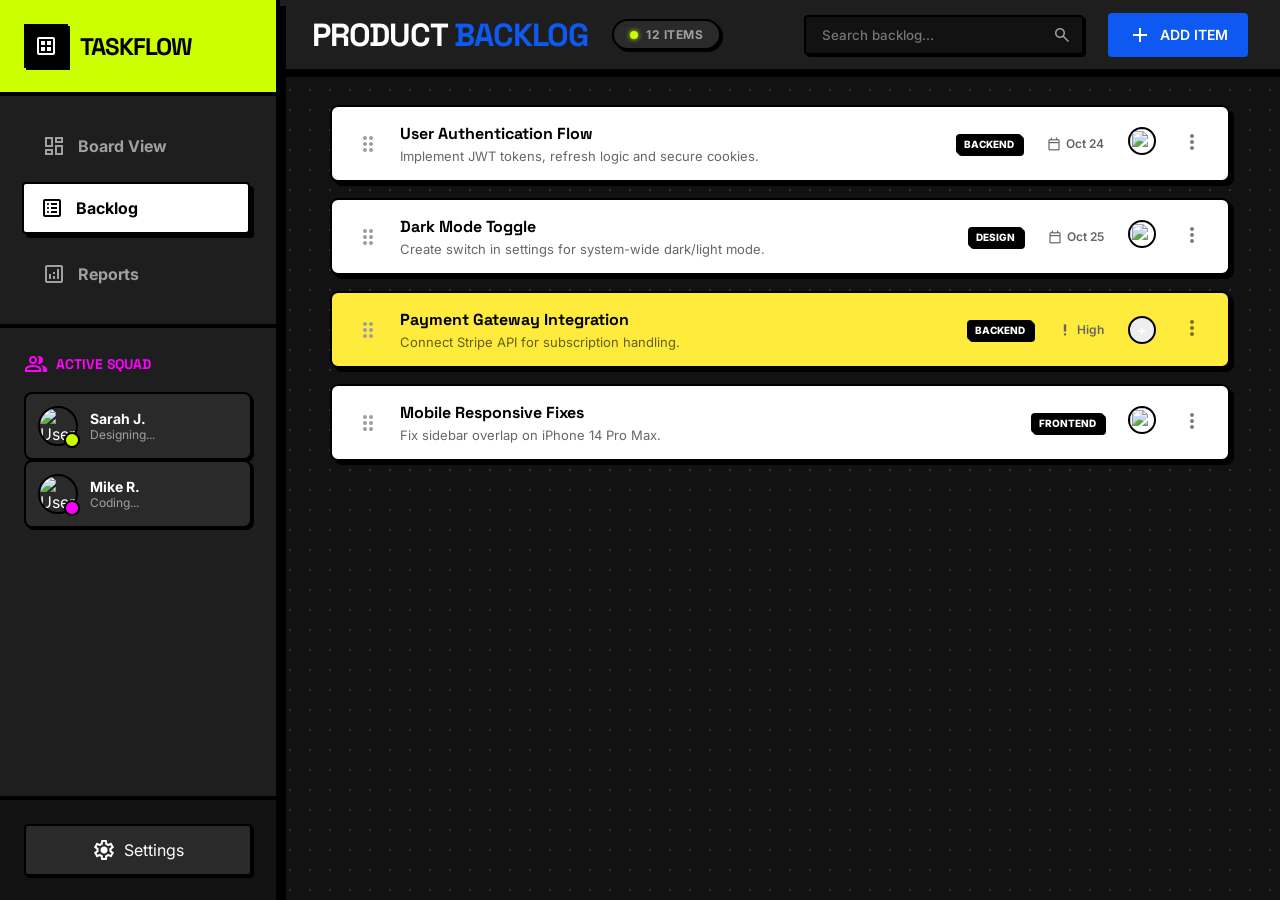
==== commit aa783ceb: "Funcionalidade: criação de estilos para a página de pendências e visualização em lista horizontal." ====
--- a/backlog.html
+++ b/backlog.html
@@ -3,7 +3,7 @@
   <head>
     <meta charset="UTF-8" />
     <meta name="viewport" content="width=device-width, initial-scale=1.0" />
-    <title>TaskFlow | Backlog</title>
+    <title>TaskFlow | Product Backlog</title>
 
     <link rel="preconnect" href="https://fonts.googleapis.com" />
     <link rel="preconnect" href="https://fonts.gstatic.com" crossorigin />
@@ -69,6 +69,18 @@
                 <span class="status">Designing...</span>
               </div>
             </div>
+            <div class="squad-member">
+              <div class="avatar-wrapper neon-pink">
+                <img
+                  src="https://ui-avatars.com/api/?name=Mike+R&background=random"
+                  alt="User"
+                />
+              </div>
+              <div class="member-info">
+                <span class="name">Mike R.</span>
+                <span class="status">Coding...</span>
+              </div>
+            </div>
           </div>
         </div>
 
@@ -110,37 +122,26 @@
           </div>
         </header>
 
-        <section class="kanban-board" style="display: block; overflow-y: auto">
-          <div
-            style="
-              max-width: 800px;
-              margin: 0 auto;
-              display: flex;
-              flex-direction: column;
-              gap: 16px;
-            "
-          >
-            <article
-              class="task-card bg-white"
-              style="
-                flex-direction: row;
-                align-items: center;
-                justify-content: space-between;
-              "
-            >
-              <div style="display: flex; gap: 16px; align-items: center">
-                <span class="material-symbols-outlined" style="color: #ccc"
-                  >drag_indicator</span
-                >
-                <div>
+        <section class="backlog-container">
+          <div class="backlog-list">
+            <article class="backlog-card bg-white">
+              <div class="card-left">
+                <span class="material-symbols-outlined drag-handle"
+                  >drag_indicator</span
+                >
+                <div class="card-content">
                   <h4>User Authentication Flow</h4>
-                  <p style="margin: 0">
-                    Implement JWT tokens and refresh logic.
-                  </p>
-                </div>
-              </div>
-              <div style="display: flex; align-items: center; gap: 16px">
+                  <p>Implement JWT tokens, refresh logic and secure cookies.</p>
+                </div>
+              </div>
+              <div class="card-right">
                 <span class="tag tag-backend">Backend</span>
+                <div class="meta-date">
+                  <span class="material-symbols-outlined icon-sm"
+                    >calendar_today</span
+                  >
+                  <span>Oct 24</span>
+                </div>
                 <div class="avatars">
                   <img
                     src="https://ui-avatars.com/api/?name=Mike+R"
@@ -153,52 +154,77 @@
               </div>
             </article>
 
-            <article
-              class="task-card bg-white"
-              style="
-                flex-direction: row;
-                align-items: center;
-                justify-content: space-between;
-              "
-            >
-              <div style="display: flex; gap: 16px; align-items: center">
-                <span class="material-symbols-outlined" style="color: #ccc"
-                  >drag_indicator</span
-                >
-                <div>
+            <article class="backlog-card bg-white">
+              <div class="card-left">
+                <span class="material-symbols-outlined drag-handle"
+                  >drag_indicator</span
+                >
+                <div class="card-content">
                   <h4>Dark Mode Toggle</h4>
-                  <p style="margin: 0">
-                    Create switch in settings for dark/light mode.
+                  <p>
+                    Create switch in settings for system-wide dark/light mode.
                   </p>
                 </div>
               </div>
-              <div style="display: flex; align-items: center; gap: 16px">
+              <div class="card-right">
                 <span class="tag tag-design">Design</span>
-                <button class="btn-more">
-                  <span class="material-symbols-outlined">more_vert</span>
-                </button>
-              </div>
-            </article>
-
-            <article
-              class="task-card bg-white"
-              style="
-                flex-direction: row;
-                align-items: center;
-                justify-content: space-between;
-              "
-            >
-              <div style="display: flex; gap: 16px; align-items: center">
-                <span class="material-symbols-outlined" style="color: #ccc"
-                  >drag_indicator</span
-                >
-                <div>
-                  <h4>Payment Gateway</h4>
-                  <p style="margin: 0">Integrate Stripe checkout session.</p>
-                </div>
-              </div>
-              <div style="display: flex; align-items: center; gap: 16px">
+                <div class="meta-date">
+                  <span class="material-symbols-outlined icon-sm"
+                    >calendar_today</span
+                  >
+                  <span>Oct 25</span>
+                </div>
+                <div class="avatars">
+                  <img
+                    src="https://ui-avatars.com/api/?name=Sarah+J"
+                    class="avatar-sm"
+                  />
+                </div>
+                <button class="btn-more">
+                  <span class="material-symbols-outlined">more_vert</span>
+                </button>
+              </div>
+            </article>
+
+            <article class="backlog-card bg-yellow">
+              <div class="card-left">
+                <span class="material-symbols-outlined drag-handle"
+                  >drag_indicator</span
+                >
+                <div class="card-content">
+                  <h4>Payment Gateway Integration</h4>
+                  <p>Connect Stripe API for subscription handling.</p>
+                </div>
+              </div>
+              <div class="card-right">
                 <span class="tag tag-backend">Backend</span>
+                <div class="meta-date">
+                  <span class="material-symbols-outlined icon-sm"
+                    >priority_high</span
+                  >
+                  <span>High</span>
+                </div>
+                <div class="avatars">
+                  <div class="avatar-sm empty">+</div>
+                </div>
+                <button class="btn-more">
+                  <span class="material-symbols-outlined">more_vert</span>
+                </button>
+              </div>
+            </article>
+
+            <article class="backlog-card bg-white">
+              <div class="card-left">
+                <span class="material-symbols-outlined drag-handle"
+                  >drag_indicator</span
+                >
+                <div class="card-content">
+                  <h4>Mobile Responsive Fixes</h4>
+                  <p>Fix sidebar overlap on iPhone 14 Pro Max.</p>
+                </div>
+              </div>
+              <div class="card-right">
+                <span class="tag tag-design">Frontend</span>
                 <div class="avatars">
                   <img
                     src="https://ui-avatars.com/api/?name=Alex+T"
--- a/scss/main.css
+++ b/scss/main.css
@@ -2178,4 +2178,166 @@
 
 .auth-page .auth-card .auth-footer a:hover {
   text-decoration: underline;
+}
+
+/* --- ESTILOS DA PÁGINA DE BACKLOG --- */
+
+.backlog-container {
+  padding: 32px;
+  height: 100%;
+  overflow-y: auto;
+  /* Permite scroll vertical na lista */
+}
+
+/* Container que limita a largura para ficar bonito */
+.backlog-container .backlog-list {
+  max-width: 900px;
+  margin: 0 auto;
+  display: flex;
+  flex-direction: column;
+  gap: 16px;
+  padding-bottom: 40px;
+}
+
+/* O Card Horizontal do Backlog */
+.backlog-card {
+  background-color: #ffffff;
+  border: 2px solid #000000;
+  border-radius: 8px;
+  /* $radius-md */
+  box-shadow: 4px 4px 0px 0px #000000;
+  /* $shadow-neo */
+  padding: 16px 24px;
+  display: flex;
+  align-items: center;
+  justify-content: space-between;
+  transition: all 0.2s ease;
+  cursor: grab;
+}
+
+.backlog-card.bg-yellow {
+  background-color: #ffeb3b;
+}
+
+.backlog-card:hover {
+  transform: translate(-2px, -2px);
+  box-shadow: 6px 6px 0px 0px #000000;
+  border-color: #000;
+}
+
+/* Lado Esquerdo do Card (Ícone e Texto) */
+.backlog-card .card-left {
+  display: flex;
+  align-items: center;
+  gap: 20px;
+}
+
+.backlog-card .card-left .drag-handle {
+  color: #A0A0A0;
+  cursor: grab;
+}
+
+.backlog-card .card-left .card-content h4 {
+  font-family: 'Space Grotesk', sans-serif;
+  font-size: 16px;
+  font-weight: 700;
+  margin-bottom: 4px;
+  color: #000;
+}
+
+.backlog-card .card-left .card-content p {
+  font-family: 'Inter', sans-serif;
+  font-size: 13px;
+  color: rgba(0, 0, 0, 0.6);
+  margin: 0;
+}
+
+/* Lado Direito do Card (Tags, Avatares, Ações) */
+.backlog-card .card-right {
+  display: flex;
+  align-items: center;
+  gap: 24px;
+}
+
+/* Responsividade do Card */
+@media (max-width: 768px) {
+  .backlog-card {
+    flex-direction: column;
+    align-items: flex-start;
+    gap: 16px;
+  }
+
+  .backlog-card .card-right {
+    width: 100%;
+    justify-content: space-between;
+    border-top: 1px solid rgba(0, 0, 0, 0.1);
+    padding-top: 12px;
+  }
+}
+
+/* Reutilizando estilos de Tag e Avatar */
+.backlog-card .tag {
+  font-size: 10px;
+  font-weight: 800;
+  text-transform: uppercase;
+  padding: 4px 8px;
+  border-radius: 4px;
+  border: 1px solid #000000;
+  background-color: #fff;
+  color: #000;
+  box-shadow: 2px 2px 0px 0px #000000;
+}
+
+.backlog-card .tag.tag-backend {
+  background-color: #000;
+  color: #fff;
+  border: none;
+}
+
+.backlog-card .tag.tag-design {
+  background-color: #000;
+  color: #fff;
+  border: none;
+}
+
+.backlog-card .meta-date {
+  display: flex;
+  align-items: center;
+  gap: 4px;
+  font-size: 12px;
+  font-weight: 600;
+  color: #666;
+}
+
+.backlog-card .meta-date .icon-sm {
+  font-size: 16px;
+}
+
+.backlog-card .avatars .avatar-sm {
+  width: 28px;
+  height: 28px;
+  border-radius: 50%;
+  border: 2px solid #000;
+  background-color: #fff;
+}
+
+.backlog-card .avatars .avatar-sm.empty {
+  display: flex;
+  align-items: center;
+  justify-content: center;
+  font-weight: bold;
+  font-size: 14px;
+  background-color: #eee;
+}
+
+.backlog-card .btn-more {
+  background: transparent;
+  cursor: pointer;
+  color: #000;
+  opacity: 0.5;
+  transition: opacity 0.2s;
+}
+
+.backlog-card .btn-more:hover {
+  opacity: 1;
 }
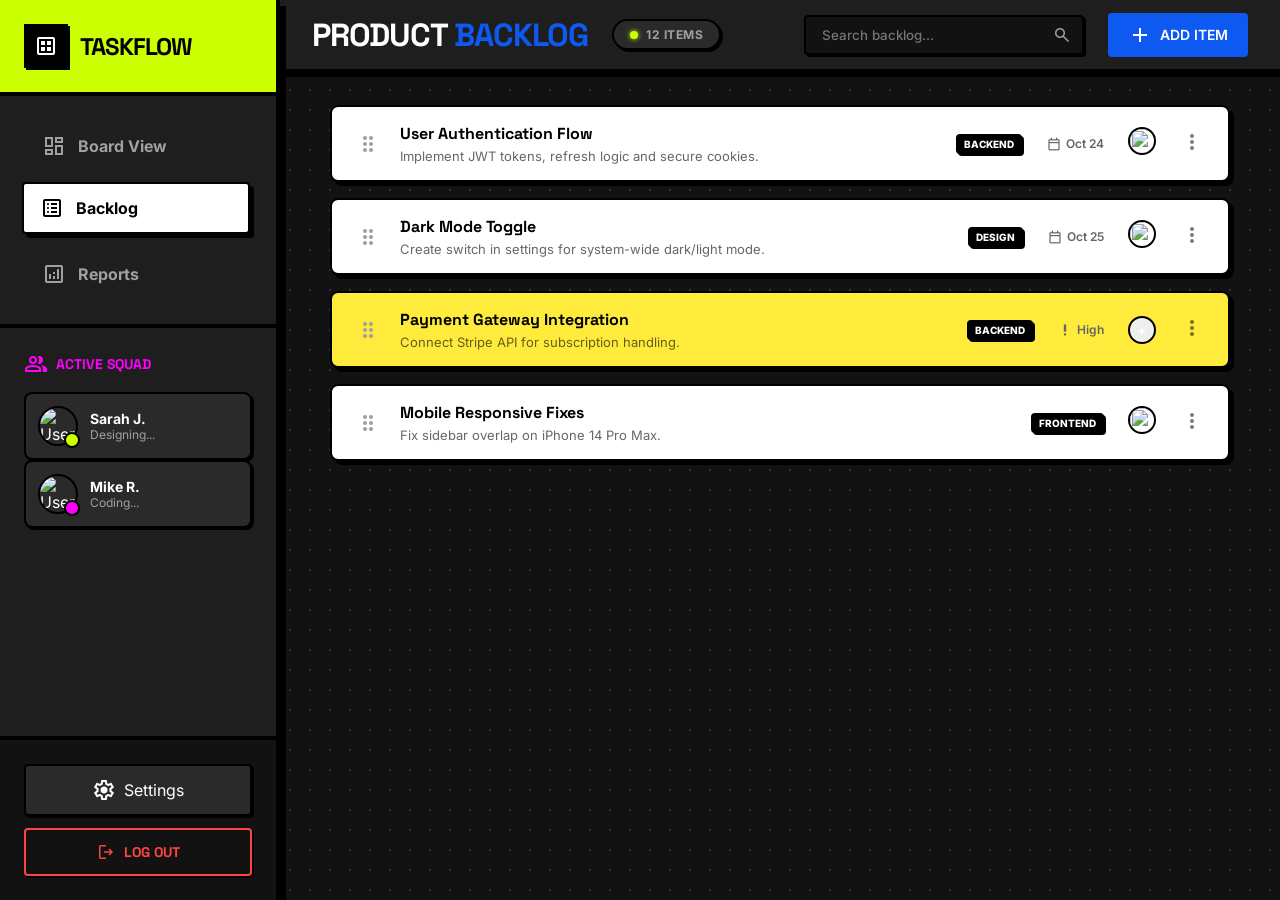
==== commit 170ee572: "Funcionalidade: adicionar botão de logout à barra lateral com lógica de redirecionamento." ====
--- a/backlog.html
+++ b/backlog.html
@@ -89,6 +89,11 @@
             <span class="material-symbols-outlined">settings</span>
             Settings
           </a>
+
+          <button id="btn-logout" class="btn-logout">
+            <span class="material-symbols-outlined">logout</span>
+            Log Out
+          </button>
         </div>
       </aside>
 
--- a/scss/main.css
+++ b/scss/main.css
@@ -2340,4 +2340,428 @@
 
 .backlog-card .btn-more:hover {
   opacity: 1;
+}
+
+/* --- ESTILOS DA PÁGINA DE REPORTS (Analytics) --- */
+
+.reports-container {
+  padding: 32px;
+  height: 100%;
+  overflow-y: auto;
+  display: flex;
+  flex-direction: column;
+  gap: 32px;
+}
+
+/* --- KPI GRID (Cards de Números) --- */
+.kpi-grid {
+  display: grid;
+  grid-template-columns: repeat(auto-fit, minmax(200px, 1fr));
+  gap: 24px;
+}
+
+.kpi-grid .kpi-card {
+  background-color: #ffffff;
+  border: 2px solid #000000;
+  border-radius: 8px;
+  box-shadow: 4px 4px 0px 0px #000000;
+  padding: 24px;
+  display: flex;
+  flex-direction: column;
+  transition: transform 0.2s;
+}
+
+.kpi-grid .kpi-card:hover {
+  transform: translate(-2px, -2px);
+  box-shadow: 6px 6px 0px 0px #000000;
+}
+
+.kpi-grid .kpi-card.bg-yellow {
+  background-color: #ffeb3b;
+}
+
+.kpi-grid .kpi-card.bg-blue {
+  background-color: #90caf9;
+}
+
+.kpi-grid .kpi-card.bg-white {
+  background-color: #ffffff;
+}
+
+.kpi-grid .kpi-card .kpi-header {
+  display: flex;
+  justify-content: space-between;
+  align-items: flex-start;
+  margin-bottom: 16px;
+  font-size: 14px;
+  font-weight: 700;
+  text-transform: uppercase;
+  color: rgba(0, 0, 0, 0.6);
+}
+
+.kpi-grid .kpi-card .kpi-header .icon {
+  color: #000000;
+}
+
+.kpi-grid .kpi-card .kpi-value {
+  font-family: 'Space Grotesk', sans-serif;
+  font-size: 48px;
+  font-weight: 900;
+  line-height: 1;
+  margin-bottom: 16px;
+  color: #000000;
+}
+
+.kpi-grid .kpi-card .kpi-trend {
+  display: flex;
+  align-items: center;
+  gap: 4px;
+  font-size: 12px;
+  font-weight: 700;
+}
+
+.kpi-grid .kpi-card .kpi-trend.positive {
+  color: #008a00;
+}
+
+.kpi-grid .kpi-card .kpi-trend.negative {
+  color: #d32f2f;
+}
+
+.kpi-grid .kpi-card .kpi-trend span {
+  font-size: 16px;
+}
+
+/* --- CHARTS GRID (Gráficos) --- */
+.charts-grid {
+  display: grid;
+  grid-template-columns: repeat(auto-fit, minmax(400px, 1fr));
+  gap: 24px;
+  padding-bottom: 40px;
+}
+
+.charts-grid .chart-card {
+  background-color: #1E1E1E;
+  /* Fundo escuro para destacar o neon */
+  border: 2px solid #000000;
+  padding: 24px;
+  border-radius: 8px;
+  box-shadow: 4px 4px 0px 0px #000000;
+}
+
+.charts-grid .chart-card h3 {
+  font-family: 'Space Grotesk', sans-serif;
+  font-size: 20px;
+  font-weight: 800;
+  text-transform: uppercase;
+  margin-bottom: 32px;
+  color: #FFFFFF;
+}
+
+/* Gráfico de Barras Vertical */
+.charts-grid .chart-card .neo-chart-bars {
+  height: 200px;
+  display: flex;
+  align-items: flex-end;
+  justify-content: space-between;
+  gap: 16px;
+  padding-bottom: 24px;
+  border-bottom: 2px solid #000000;
+}
+
+.charts-grid .chart-card .neo-chart-bars .chart-col {
+  flex: 1;
+  display: flex;
+  flex-direction: column;
+  align-items: center;
+  gap: 8px;
+  height: 100%;
+  justify-content: flex-end;
+}
+
+.charts-grid .chart-card .neo-chart-bars .chart-col .bar {
+  width: 100%;
+  background-color: #333333;
+  border: 2px solid #000000;
+  transition: height 0.3s ease;
+}
+
+.charts-grid .chart-card .neo-chart-bars .chart-col .bar:hover {
+  background-color: #0d59f2;
+  /* Azul no hover */
+}
+
+.charts-grid .chart-card .neo-chart-bars .chart-col .bar.active {
+  background-color: #ccff00;
+  /* Verde Neon */
+  box-shadow: 2px 2px 0 #000000;
+}
+
+.charts-grid .chart-card .neo-chart-bars .chart-col .label {
+  font-size: 12px;
+  font-weight: 700;
+  color: #A0A0A0;
+  text-transform: uppercase;
+}
+
+/* Gráfico Horizontal (Progresso) */
+.charts-grid .chart-card .neo-chart-horizontal {
+  display: flex;
+  flex-direction: column;
+  gap: 24px;
+}
+
+.charts-grid .chart-card .neo-chart-horizontal .chart-row .row-header {
+  display: flex;
+  justify-content: space-between;
+  margin-bottom: 8px;
+  font-size: 14px;
+  font-weight: 700;
+  color: #FFFFFF;
+}
+
+.charts-grid .chart-card .neo-chart-horizontal .chart-row .progress-track {
+  height: 24px;
+  background-color: #000000;
+  border: 2px solid #000000;
+  border-radius: 4px;
+  overflow: hidden;
+}
+
+.charts-grid .chart-card .neo-chart-horizontal .chart-row .progress-track .progress-fill {
+  height: 100%;
+  border-right: 2px solid #000000;
+}
+
+.charts-grid .chart-card .neo-chart-horizontal .chart-row .progress-track .progress-fill.neon-green {
+  background-color: #ccff00;
+}
+
+.charts-grid .chart-card .neo-chart-horizontal .chart-row .progress-track .progress-fill.neon-pink {
+  background-color: #ff00ff;
+}
+
+.charts-grid .chart-card .neo-chart-horizontal .chart-row .progress-track .progress-fill.neon-blue {
+  background-color: #00ffff;
+}
+
+/* --- ESTILOS DA PÁGINA DE SETTINGS --- */
+.settings-container {
+  padding: 32px;
+  height: 100%;
+  overflow-y: auto;
+}
+
+.settings-grid {
+  max-width: 800px;
+  margin: 0 auto;
+  display: flex;
+  flex-direction: column;
+  gap: 32px;
+  padding-bottom: 40px;
+}
+
+.settings-card {
+  background-color: #fff;
+  border: 2px solid #000;
+  border-radius: 8px;
+  box-shadow: 4px 4px 0px 0px #000;
+  padding: 32px;
+}
+
+.settings-card.bg-yellow {
+  background-color: #ffeb3b;
+}
+
+.settings-card .card-header {
+  display: flex;
+  justify-content: space-between;
+  align-items: center;
+  margin-bottom: 24px;
+  border-bottom: 2px solid rgba(0, 0, 0, 0.1);
+  padding-bottom: 16px;
+}
+
+.settings-card .card-header h3 {
+  font-family: 'Space Grotesk', sans-serif;
+  font-size: 20px;
+  font-weight: 800;
+  text-transform: uppercase;
+  display: flex;
+  align-items: center;
+  gap: 8px;
+}
+
+.settings-card .card-header .badge-black {
+  background-color: #000;
+  color: #fff;
+  padding: 4px 8px;
+  font-weight: 700;
+  font-size: 12px;
+  border-radius: 4px;
+}
+
+/* Formulário */
+.settings-form .form-row {
+  display: flex;
+  gap: 16px;
+}
+
+.settings-form .form-group {
+  width: 100%;
+  margin-bottom: 16px;
+}
+
+.settings-form .form-group label {
+  color: #000;
+  font-size: 12px;
+  margin-bottom: 6px;
+  display: block;
+  font-weight: 700;
+  text-transform: uppercase;
+}
+
+.settings-form .form-group .neo-input {
+  background-color: #f5f5f5;
+}
+
+.settings-form .form-group .neo-input:focus {
+  background-color: #fff;
+}
+
+/* Planos */
+.usage-stats {
+  margin-bottom: 24px;
+}
+
+.usage-stats .stat-row {
+  display: flex;
+  justify-content: space-between;
+  font-weight: 700;
+  margin-bottom: 8px;
+  font-family: 'Space Grotesk', sans-serif;
+  color: #000;
+}
+
+.usage-stats .progress-track {
+  height: 24px;
+  background-color: #fff;
+  border: 2px solid #000;
+  border-radius: 4px;
+  overflow: hidden;
+  margin-bottom: 8px;
+}
+
+.usage-stats .progress-track .progress-fill {
+  height: 100%;
+  border-right: 2px solid #000;
+  background-color: #ff00ff;
+}
+
+.usage-stats .limit-warning {
+  font-size: 12px;
+  color: #d32f2f;
+  font-weight: 700;
+  text-align: right;
+}
+
+.plan-actions .btn-block {
+  width: 100%;
+  justify-content: center;
+}
+
+.plan-actions .small-text {
+  text-align: center;
+  font-size: 12px;
+  margin-top: 8px;
+  opacity: 0.7;
+  font-weight: 600;
+  color: #000;
+}
+
+/* Danger Zone */
+.settings-card.danger-zone {
+  border-color: #d32f2f;
+  background-color: #fff0f0;
+}
+
+.settings-card.danger-zone .card-header h3 {
+  color: #d32f2f;
+}
+
+.settings-card.danger-zone p {
+  color: #d32f2f;
+  margin-bottom: 24px;
+  font-weight: 500;
+  line-height: 1.5;
+}
+
+.settings-card.danger-zone .btn-danger {
+  width: 100%;
+  background-color: #d32f2f;
+  color: #fff;
+  padding: 14px;
+  border: 2px solid #000;
+  border-radius: 4px;
+  font-weight: 800;
+  text-transform: uppercase;
+  display: flex;
+  align-items: center;
+  justify-content: center;
+  gap: 8px;
+  box-shadow: 4px 4px 0px 0px #000;
+  cursor: pointer;
+  transition: all 0.2s;
+}
+
+.settings-card.danger-zone .btn-danger:hover {
+  background-color: #b71c1c;
+  transform: translate(-2px, -2px);
+  box-shadow: 6px 6px 0px 0px #000;
+}
+
+/* --- BOTÃO DE LOGOUT NA SIDEBAR --- */
+.sidebar .sidebar-footer {
+  display: flex;
+  flex-direction: column;
+  gap: 12px;
+  /* Espaço entre Settings e Logout */
+}
+
+.sidebar .sidebar-footer .btn-logout {
+  width: 100%;
+  background-color: transparent;
+  color: #ff4444;
+  /* Vermelho Neon */
+  padding: 12px;
+  border: 2px solid #ff4444;
+  border-radius: 4px;
+  box-shadow: 2px 2px 0px 0px #000000;
+  display: flex;
+  align-items: center;
+  justify-content: center;
+  gap: 8px;
+  font-family: 'Space Grotesk', sans-serif;
+  font-weight: 700;
+  text-transform: uppercase;
+  font-size: 14px;
+  cursor: pointer;
+  transition: all 0.2s ease;
+}
+
+.sidebar .sidebar-footer .btn-logout:hover {
+  background-color: #ff4444;
+  color: #FFFFFF;
+  transform: translate(-2px, -2px);
+  box-shadow: 4px 4px 0px 0px #000000;
+  border-color: #000;
+}
+
+.sidebar .sidebar-footer .btn-logout:active {
+  transform: translate(0, 0);
+  box-shadow: 2px 2px 0px 0px #000000;
+}
+
+.sidebar .sidebar-footer .btn-logout .material-symbols-outlined {
+  font-size: 20px;
 }
